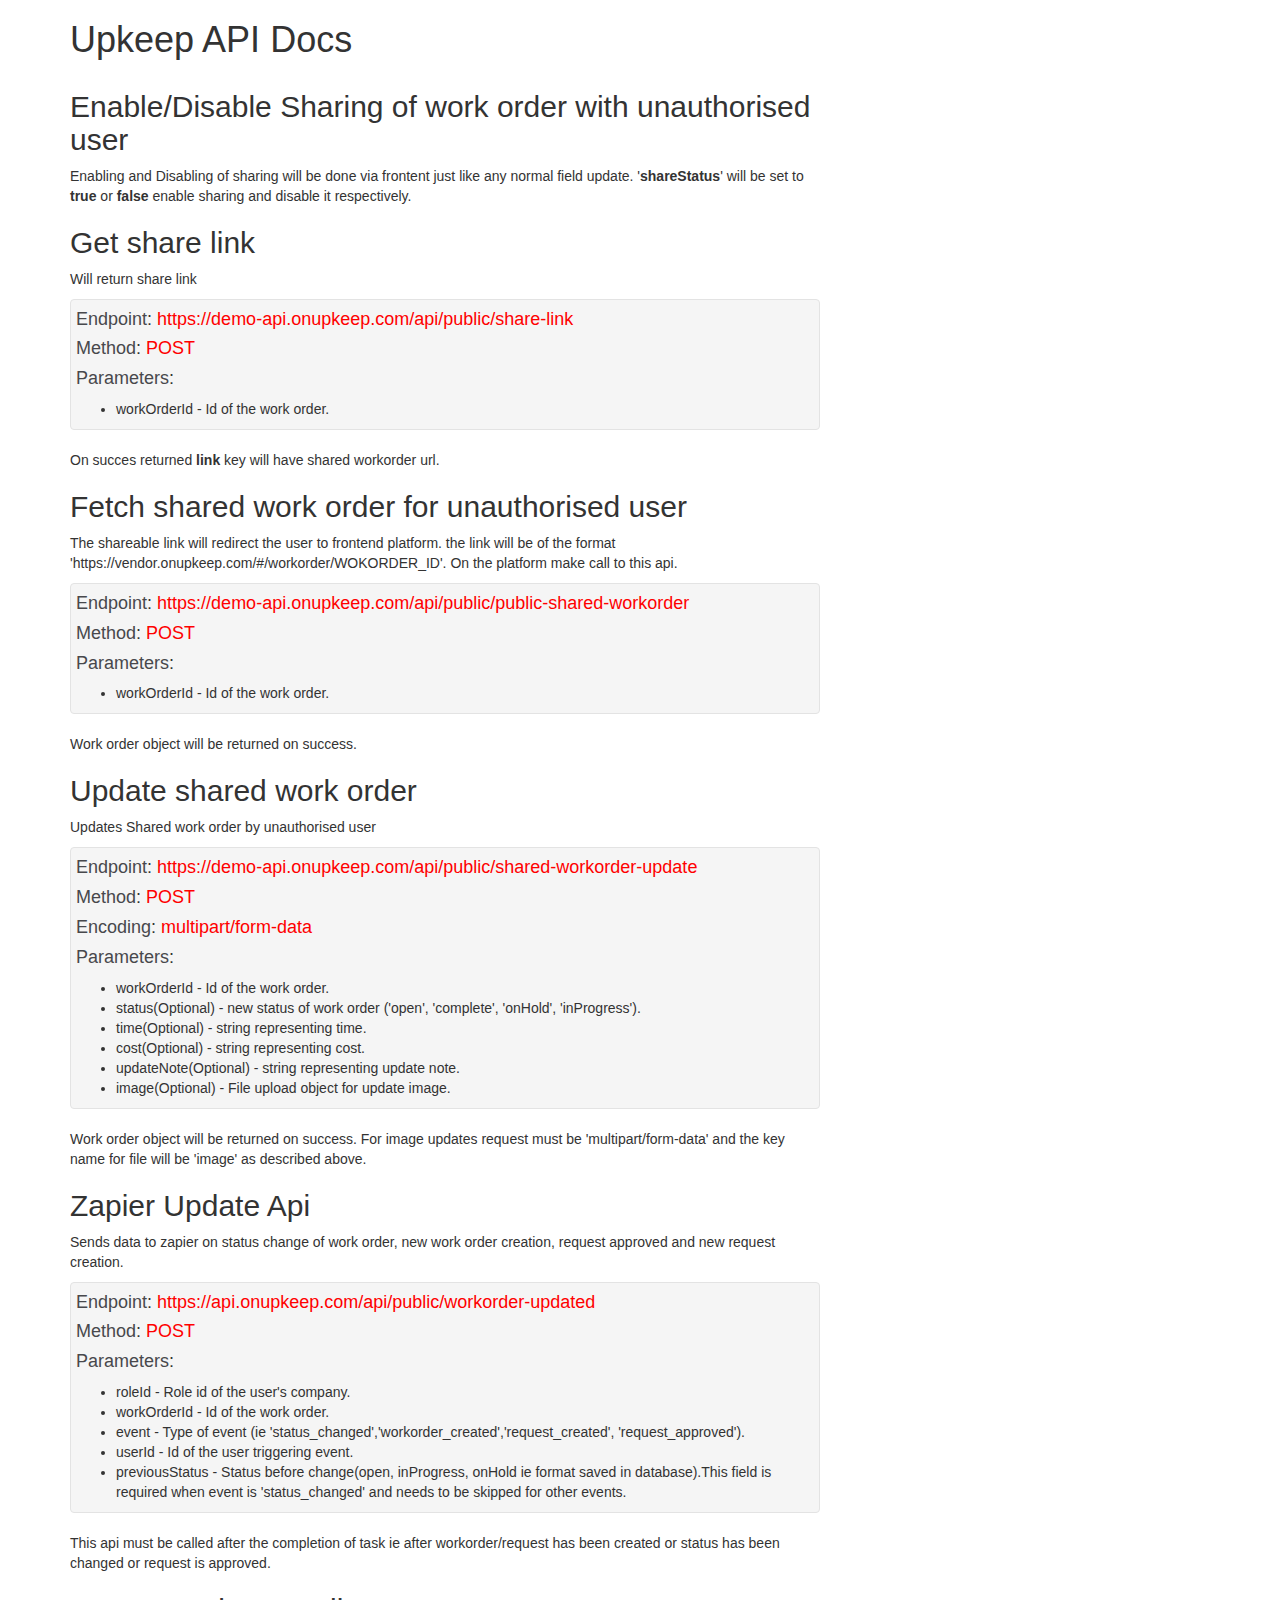
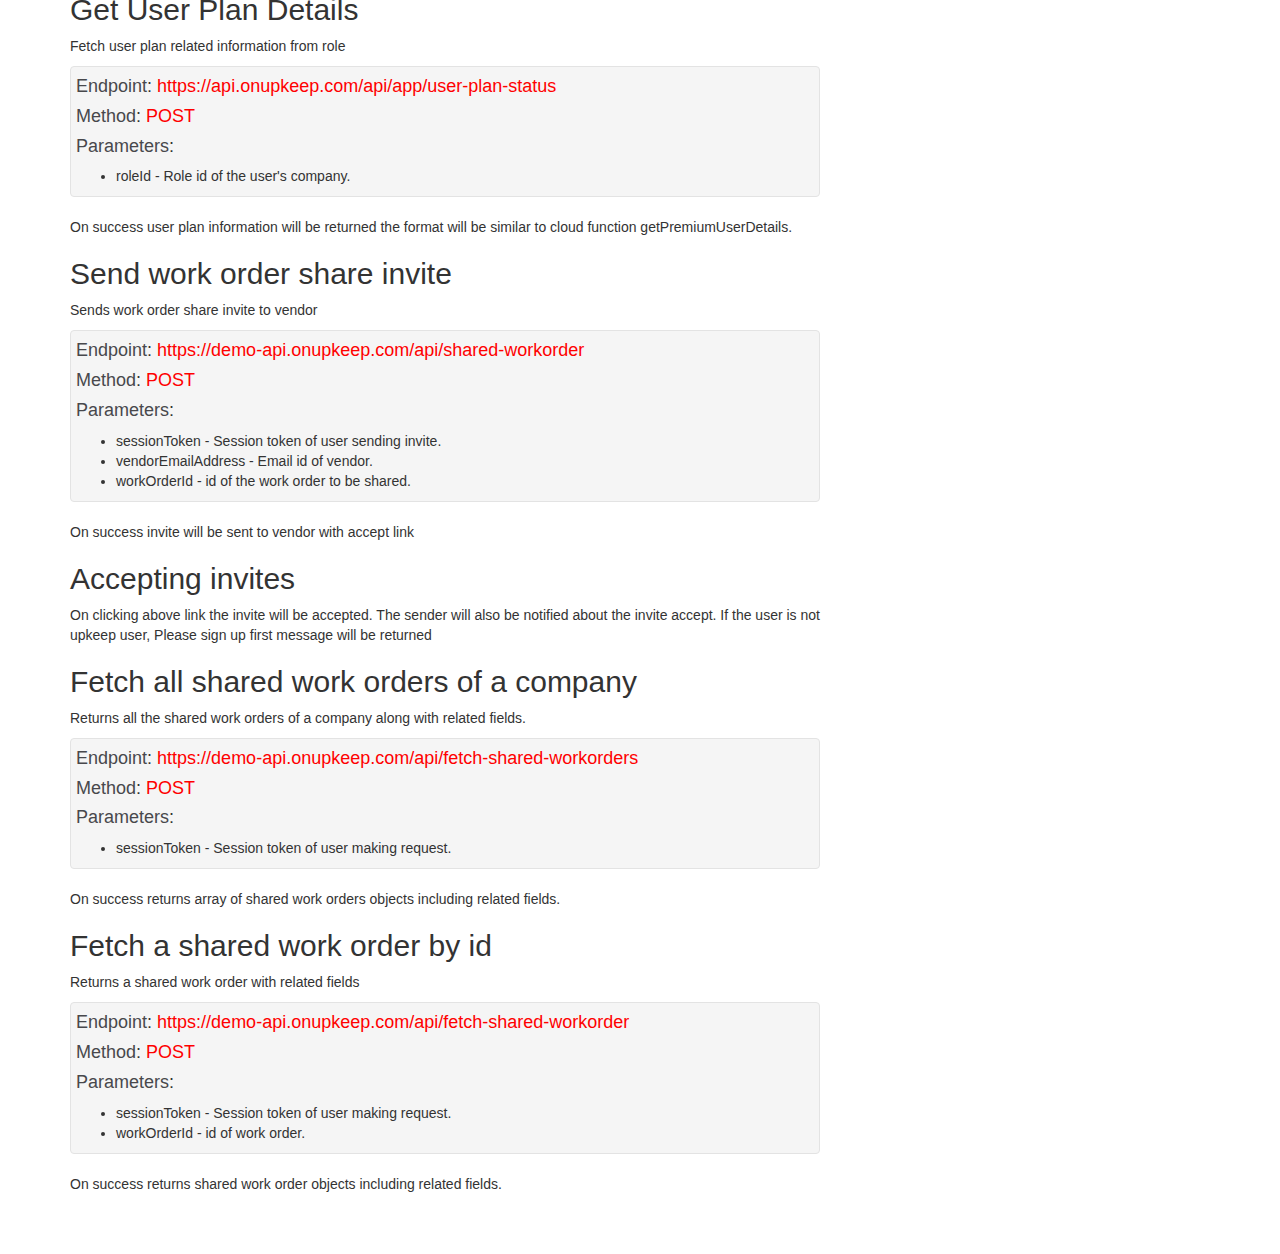
==== index.html @ c7770a1e "text change" ====
<!DOCTYPE html>
<html lang="en">
<head>
    <meta charset="utf-8">
    <meta http-equiv="X-UA-Compatible" content="IE=edge">
    <meta name="viewport" content="width=device-width, initial-scale=1">
    <!-- The above 3 meta tags *must* come first in the head; any other head content must come *after* these tags -->
    <meta name="description" content="">
    <meta name="author" content="">

    <title>Documentation Public APIs</title>

    <!-- Bootstrap core CSS -->
    <link href="https://maxcdn.bootstrapcdn.com/bootstrap/3.3.7/css/bootstrap.min.css" rel="stylesheet">

    <!-- Custom styles for this template -->
    <link href="style.css" rel="stylesheet">


    <!-- HTML5 shim and Respond.js for IE8 support of HTML5 elements and media queries -->
    <!--[if lt IE 9]>
    <script src="https://oss.maxcdn.com/html5shiv/3.7.3/html5shiv.min.js"></script>
    <script src="https://oss.maxcdn.com/respond/1.4.2/respond.min.js"></script>
    <![endif]-->
</head>

<body>

<div class="container">

    <div class="blog-header">
        <h1 class="blog-title">Upkeep API Docs</h1>
    </div>

    <div class="row">

        <div class="col-sm-8 blog-main">

            <div class="blog-post">
                <h2>Enable/Disable Sharing of work order with unauthorised user</h2>
                <p>Enabling and Disabling of sharing will be done via frontent just like any normal field update. '<b>shareStatus</b>' will be set to <b>true</b> or <b>false</b> enable sharing and disable it respectively.</p>
            </div><!-- /.blog-post -->

            <div class="blog-post">
                <h2>Get share link</h2>
                <p>Will return share link</p>
                <div class="highlight">
                    <h4><span class="key">Endpoint</span>: <span class="val">https://demo-api.onupkeep.com/api/public/share-link</span></h4>
                    <h4><span class="key">Method</span>: <span class="val">POST</span></h4>
                    <h4><span class="key">Parameters</span>:</h4>
                    <ul>
                        <li>workOrderId - Id of the work order.</li>
                     </ul>
                </div>
                <p>On succes returned <b>link</b> key will have shared workorder url.</p>
            </div><!-- /.blog-post -->

            <div class="blog-post">
                <h2>Fetch shared work order for unauthorised user</h2>
                <p>The shareable link will redirect the user to frontend platform. the link will be of the format  'https://vendor.onupkeep.com/#/workorder/WOKORDER_ID'. On the platform make call to this api.</p>
                <div class="highlight">
                    <h4><span class="key">Endpoint</span>: <span class="val">https://demo-api.onupkeep.com/api/public/public-shared-workorder</span></h4>
                    <h4><span class="key">Method</span>: <span class="val">POST</span></h4>
                    <h4><span class="key">Parameters</span>:</h4>
                    <ul>
                        <li>workOrderId - Id of the work order.</li>
                   </ul>
                </div>
                <p>Work order object will be returned on success.</p>
            </div><!-- /.blog-post -->

            <div class="blog-post">
                <h2>Update shared work order</h2>
                <p>Updates Shared work order by unauthorised user</p>
                <div class="highlight">
                    <h4><span class="key">Endpoint</span>: <span class="val">https://demo-api.onupkeep.com/api/public/shared-workorder-update</span></h4>
                    <h4><span class="key">Method</span>: <span class="val">POST</span></h4>
                    <h4><span class="key">Encoding</span>: <span class="val">multipart/form-data</span></h4>
                    <h4><span class="key">Parameters</span>:</h4>
                    <ul>
                        <li>workOrderId - Id of the work order.</li>
                        <li>status(Optional) - new status of work order ('open', 'complete', 'onHold', 'inProgress').</li>
                        <li>time(Optional) - string representing time.</li>
                        <li>cost(Optional) - string representing cost.</li>
                        <li>updateNote(Optional) - string representing update note.</li>
                        <li>image(Optional) - File upload object for update image.</li>
                    </ul>
                </div>
                <p>Work order object will be returned on success. For image updates request must be 'multipart/form-data' and the key name for file will be 'image' as described above.</p>
            </div><!-- /.blog-post -->

            <div class="blog-post">
                <h2>Zapier Update Api</h2>
                <p>Sends data to zapier on status change of work order, new work order creation, request approved and new request creation.</p>
                <div class="highlight">
                    <h4><span class="key">Endpoint</span>: <span class="val">https://api.onupkeep.com/api/public/workorder-updated</span></h4>
                    <h4><span class="key">Method</span>: <span class="val">POST</span></h4>
                    <h4><span class="key">Parameters</span>:</h4>
                    <ul>
                        <li>roleId - Role id of the user's company.</li>
                        <li>workOrderId - Id of the work order.</li>
                        <li>event - Type of event (ie 'status_changed','workorder_created','request_created', 'request_approved').</li>
                        <li>userId - Id of the user triggering event.</li>
                        <li>previousStatus - Status before change(open, inProgress, onHold ie format saved in database).This field is required when event is 'status_changed' and needs to be skipped for other events.</li>
                    </ul>
                </div>
                <p>This api must be called after the completion of task ie after workorder/request has been created or status has been changed or request is approved.</p>
            </div><!-- /.blog-post -->

            <div class="blog-post">
                <h2>Get User Plan Details</h2>
                <p>Fetch user plan related information from role</p>
                <div class="highlight">
                    <h4><span class="key">Endpoint</span>: <span class="val">https://api.onupkeep.com/api/app/user-plan-status</span></h4>
                    <h4><span class="key">Method</span>: <span class="val">POST</span></h4>
                    <h4><span class="key">Parameters</span>:</h4>
                    <ul>
                        <li>roleId - Role id of the user's company.</li>
                    </ul>
                </div>
                <p>On success user plan information will be returned the format will be similar to cloud function getPremiumUserDetails.</p>
            </div><!-- /.blog-post -->

            <!--<div class="blog-post">-->
                <!--<h2>Send Share Invites</h2>-->
                <!--<p>Send invite to vendor to accept sharing</p>-->
                <!--<div class="highlight">-->
                    <!--<h4><span class="key">Endpoint</span>: <span class="val">https://demo-api.onupkeep.com/api/share-invites</span></h4>-->
                    <!--<h4><span class="key">Method</span>: <span class="val">POST</span></h4>-->
                    <!--<h4><span class="key">Parameters</span>:</h4>-->
                    <!--<ul>-->
                        <!--<li>sessionToken  - Session token of user sending invite.</li>-->
                        <!--<li>vendorEmailAddress  - Email id of vendor.</li>-->
                    <!--</ul>-->
                <!--</div>-->
                <!--<p>On success invite mail will be sent to the user having accept link https://demo-api.onupkeep.com/api/invite-response?user=XXXXX&company=XXXX&accept=1 if vendor is not upkeep user message will have please sign up first also. Share deny functionality is also there but will be implemented with ui</p>-->
            <!--</div>-->
            <!--<div class="blog-post">-->
                <!--<h2>Vendor list</h2>-->
                <!--<p>Returns vendor list for who have accepted request.</p>-->
                <!--<div class="highlight">-->
                    <!--<h4><span class="key">Endpoint</span>: <span class="val">https://demo-api.onupkeep.com/api/vendors</span></h4>-->
                    <!--<h4><span class="key">Method</span>: <span class="val">POST</span></h4>-->
                    <!--<h4><span class="key">Parameters</span>:</h4>-->
                    <!--<ul>-->
                        <!--<li>sessionToken  - Session token of user sending invite.</li>-->
                    <!--</ul>-->
                <!--</div>-->
                <!--<p>On success  array of email addresses of venders who have accepted invite will be returned.</p>-->
            <!--</div>-->

            <div class="blog-post">
                <h2>Send work order share invite</h2>
                <p>Sends work order share invite to vendor</p>
                <div class="highlight">
                    <h4><span class="key">Endpoint</span>: <span class="val">https://demo-api.onupkeep.com/api/shared-workorder</span></h4>
                    <h4><span class="key">Method</span>: <span class="val">POST</span></h4>
                    <h4><span class="key">Parameters</span>:</h4>
                    <ul>
                        <li>sessionToken  - Session token of user sending invite.</li>
                        <li>vendorEmailAddress  - Email id of vendor.</li>
                        <li>workOrderId - id of the work order to be shared.</li>
                    </ul>
                </div>
                <p>On success invite will be sent to vendor with accept link</p>
            </div><!-- /.blog-post -->

            <div class="blog-post">
                <h2>Accepting invites</h2>
                <p>On clicking above link the invite will be accepted. The sender will also be notified about the invite accept. If the user is not upkeep user, Please sign up first message will be returned</p>
            </div>

            <div class="blog-post">
                <h2>Fetch all shared work orders of a company</h2>
                <p>Returns all the shared work orders of a company along with related fields.</p>
                <div class="highlight">
                    <h4><span class="key">Endpoint</span>: <span class="val">https://demo-api.onupkeep.com/api/fetch-shared-workorders</span></h4>
                    <h4><span class="key">Method</span>: <span class="val">POST</span></h4>
                    <h4><span class="key">Parameters</span>:</h4>
                    <ul>
                        <li>sessionToken  - Session token of user making request.</li>
                    </ul>
                </div>
                <p>On success returns array of shared work orders objects including related fields.</p>
            </div><!-- /.blog-post -->

            <div class="blog-post">
                <h2>Fetch a shared work order by id</h2>
                <p>Returns a shared work order with related fields</p>
                <div class="highlight">
                    <h4><span class="key">Endpoint</span>: <span class="val">https://demo-api.onupkeep.com/api/fetch-shared-workorder</span></h4>
                    <h4><span class="key">Method</span>: <span class="val">POST</span></h4>
                    <h4><span class="key">Parameters</span>:</h4>
                    <ul>
                        <li>sessionToken  - Session token of user making request.</li>
                        <li>workOrderId - id of work order.</li>
                    </ul>
                </div>
                <p>On success returns shared work order objects including related fields.</p>
            </div><!-- /.blog-post -->

        </div><!-- /.blog-main -->

    </div><!-- /.row -->

</div><!-- /.container -->
<div class="footer">

</div>


<!-- Bootstrap core JavaScript
================================================== -->
<!-- Placed at the end of the document so the pages load faster -->
<script src="https://ajax.googleapis.com/ajax/libs/jquery/1.12.4/jquery.min.js"></script>
<script>window.jQuery || document.write('<script src="http://code.jquery.com/ui/1.12.1/jquery-ui.min.js"><\/script>')</script>
<script src="https://maxcdn.bootstrapcdn.com/bootstrap/3.3.7/js/bootstrap.min.js"></script>
</body>
</html>
---- style.css ----
.highlight{
    margin-bottom: 20px;
    background-color: #f5f5f5;
    border: 1px solid #e3e3e3;
    border-radius: 4px;
    padding-left: 5px;
}

.key{
    color: #48484c
}

.val{
    color: red;
}

.footer{
    margin-bottom: 50px;
}
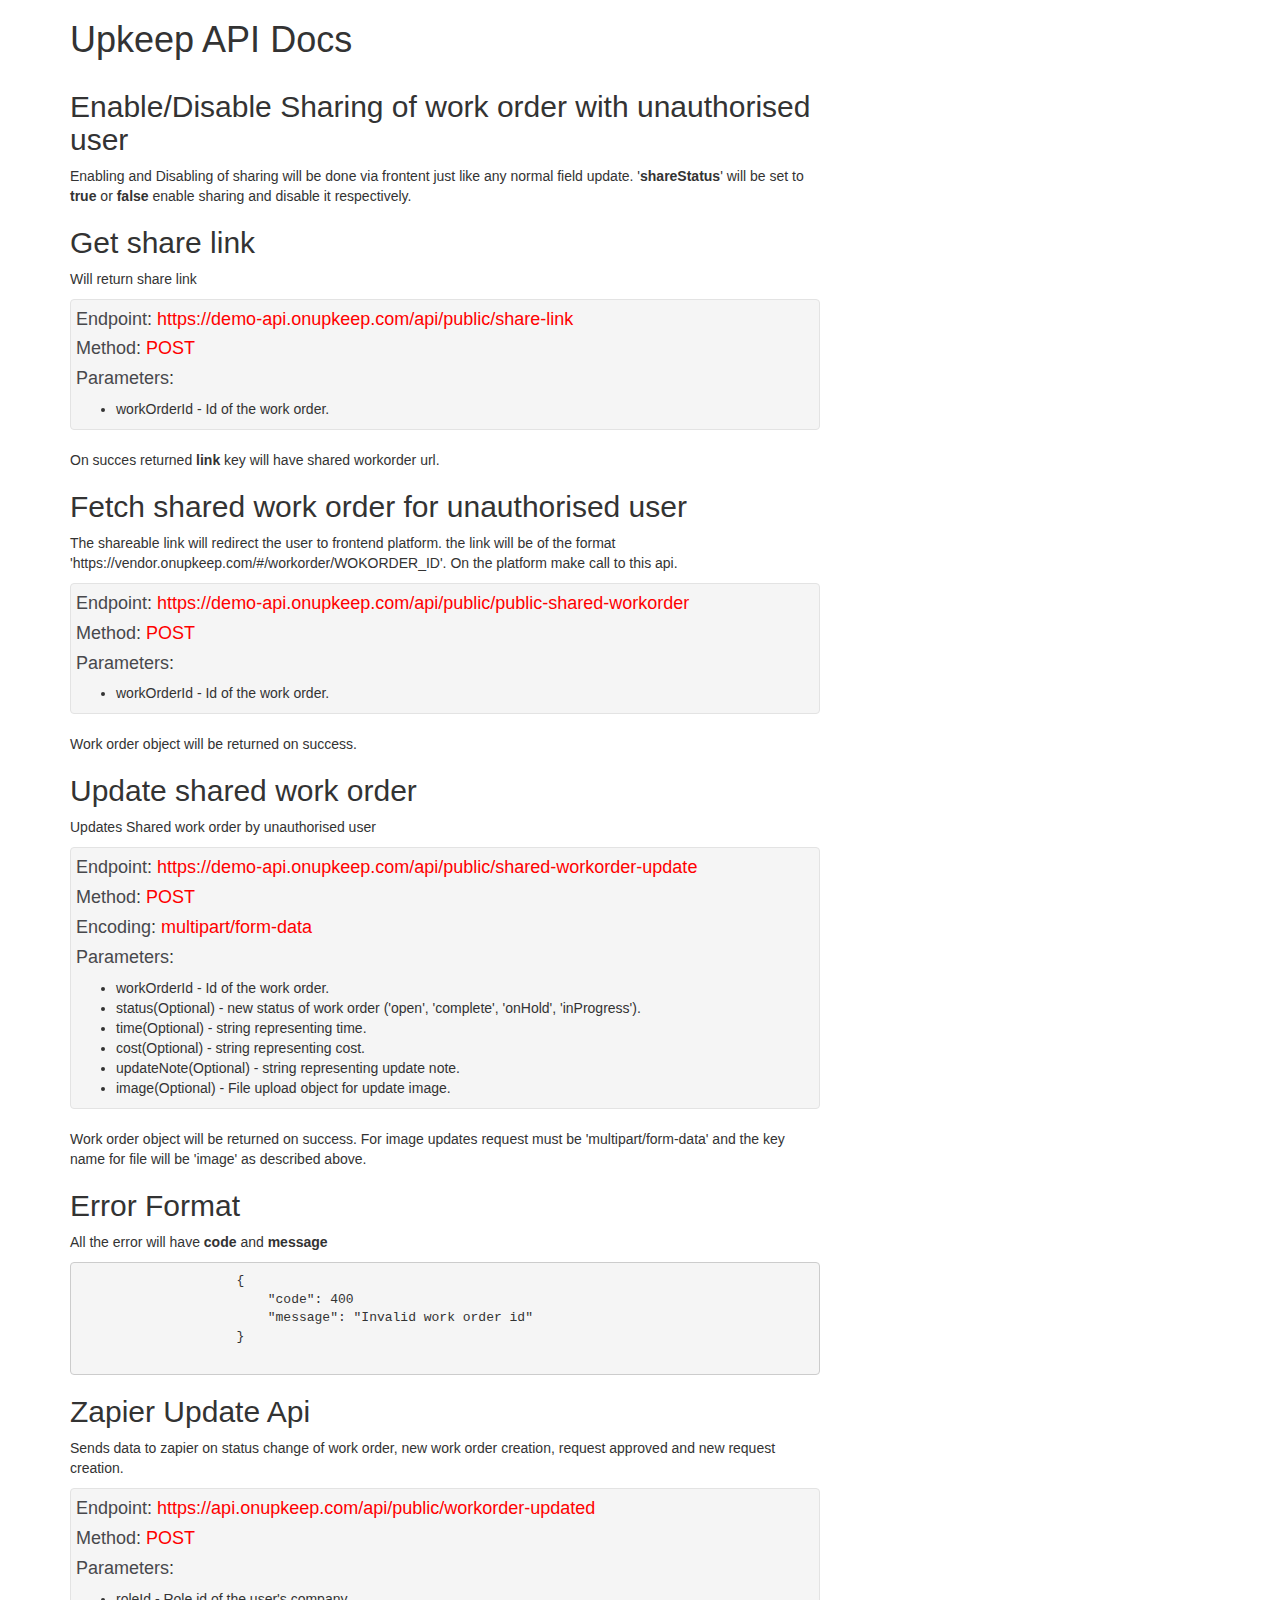
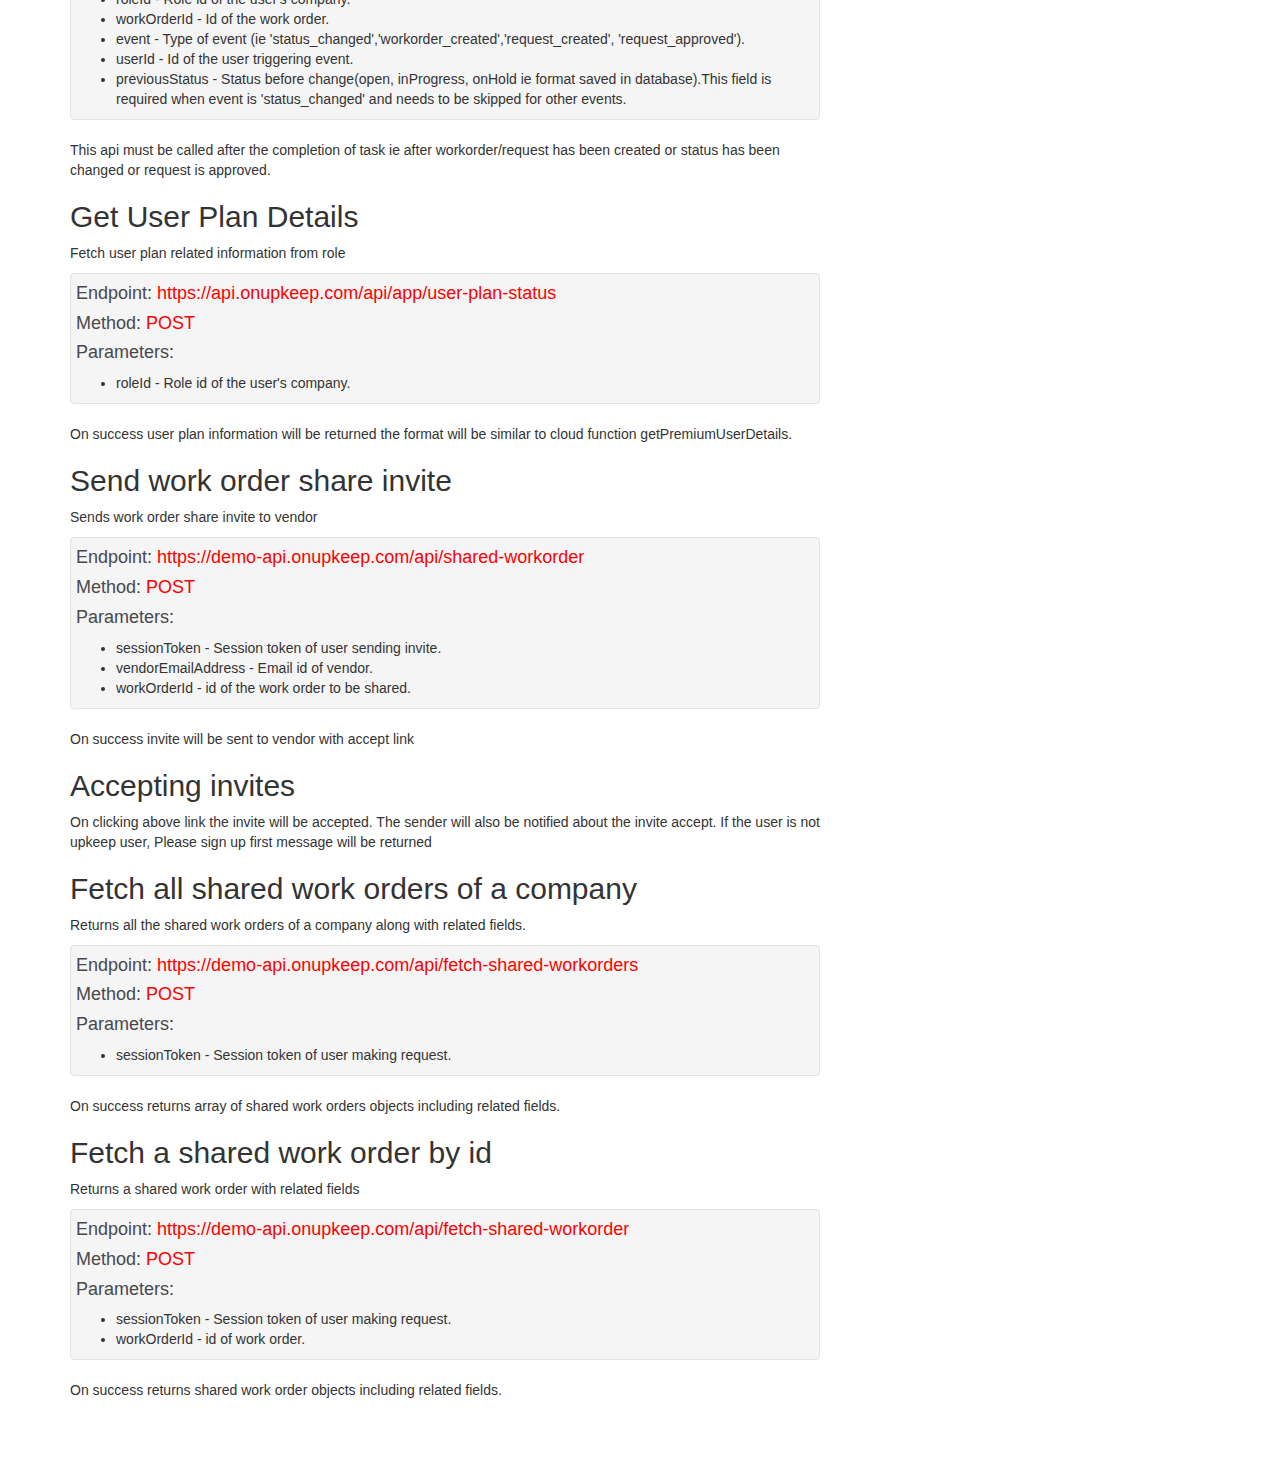
==== commit 45533100: "error message" ====
--- a/index.html
+++ b/index.html
@@ -88,6 +88,16 @@
                     </ul>
                 </div>
                 <p>Work order object will be returned on success. For image updates request must be 'multipart/form-data' and the key name for file will be 'image' as described above.</p>
+            </div><!-- /.blog-post -->
+            <div class="blog-post">
+                <h2>Error Format</h2>
+                <p>All the error will have <b>code</b> and <b>message</b></p>
+                <pre>
+                    {
+                        "code": 400
+                        "message": "Invalid work order id"
+                    }
+                </pre>
             </div><!-- /.blog-post -->
 
             <div class="blog-post">
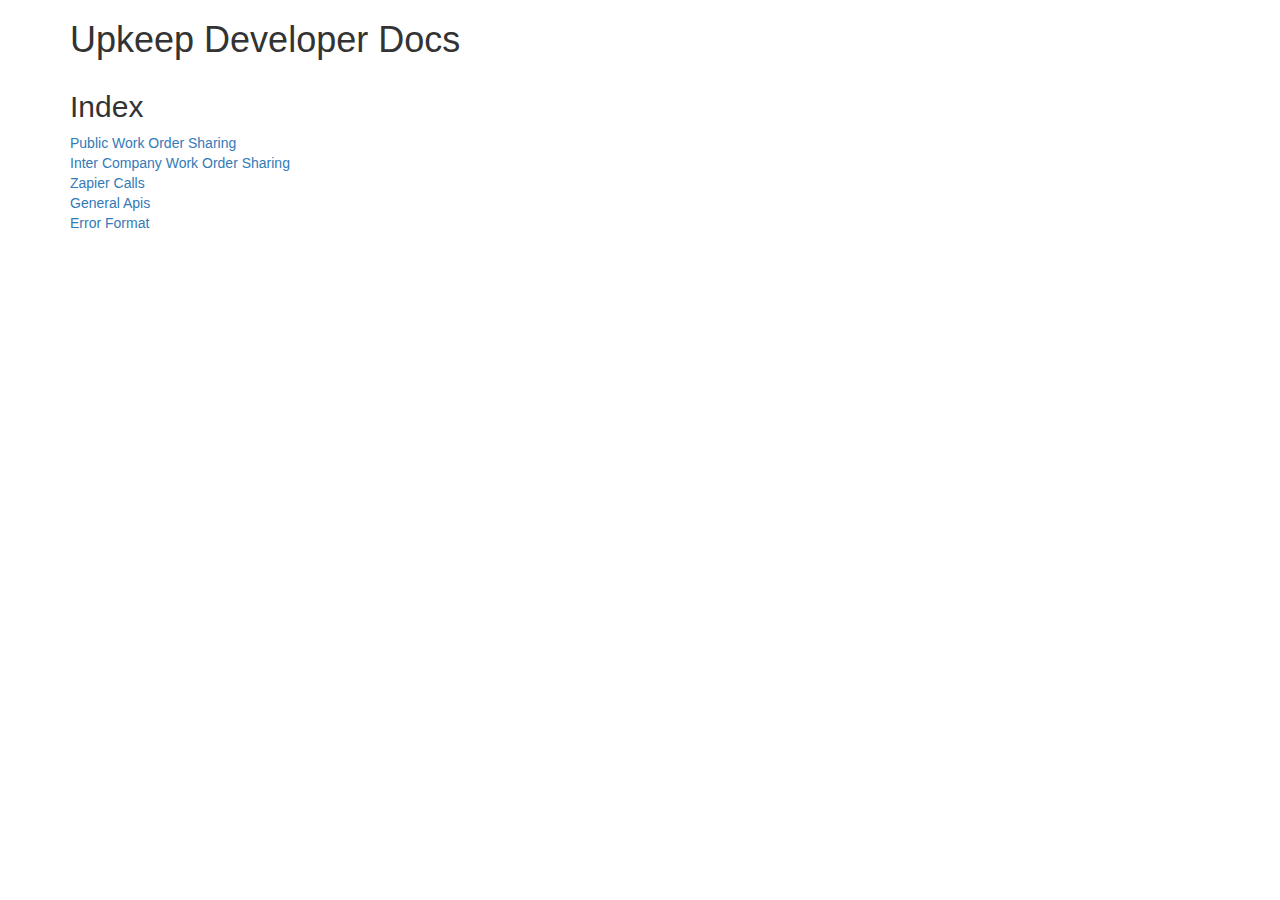
==== commit e56efcea: "text" ====
--- a/index.html
+++ b/index.html
@@ -30,7 +30,7 @@
 <div class="container">
 
     <div class="blog-header">
-        <h1 class="blog-title">Upkeep API Docs</h1>
+        <h1 class="blog-title">Upkeep Developer Docs</h1>
     </div>
 
     <div class="row">
@@ -38,178 +38,13 @@
         <div class="col-sm-8 blog-main">
 
             <div class="blog-post">
-                <h2>Enable/Disable Sharing of work order with unauthorised user</h2>
-                <p>Enabling and Disabling of sharing will be done via frontent just like any normal field update. '<b>shareStatus</b>' will be set to <b>true</b> or <b>false</b> enable sharing and disable it respectively.</p>
+                <h2>Index</h2>
+                <a href="public-sharing.html">Public Work Order Sharing</a><br>
+                <a href="inter-company.html">Inter Company Work Order Sharing</a><br>
+                <a href="zapier.html">Zapier Calls</a><br>
+                <a href="general-util.html">General Apis</a><br>
+                <a href="err-format.html">Error Format</a><br>
             </div><!-- /.blog-post -->
-
-            <div class="blog-post">
-                <h2>Get share link</h2>
-                <p>Will return share link</p>
-                <div class="highlight">
-                    <h4><span class="key">Endpoint</span>: <span class="val">https://demo-api.onupkeep.com/api/public/share-link</span></h4>
-                    <h4><span class="key">Method</span>: <span class="val">POST</span></h4>
-                    <h4><span class="key">Parameters</span>:</h4>
-                    <ul>
-                        <li>workOrderId - Id of the work order.</li>
-                     </ul>
-                </div>
-                <p>On succes returned <b>link</b> key will have shared workorder url.</p>
-            </div><!-- /.blog-post -->
-
-            <div class="blog-post">
-                <h2>Fetch shared work order for unauthorised user</h2>
-                <p>The shareable link will redirect the user to frontend platform. the link will be of the format  'https://vendor.onupkeep.com/#/workorder/WOKORDER_ID'. On the platform make call to this api.</p>
-                <div class="highlight">
-                    <h4><span class="key">Endpoint</span>: <span class="val">https://demo-api.onupkeep.com/api/public/public-shared-workorder</span></h4>
-                    <h4><span class="key">Method</span>: <span class="val">POST</span></h4>
-                    <h4><span class="key">Parameters</span>:</h4>
-                    <ul>
-                        <li>workOrderId - Id of the work order.</li>
-                   </ul>
-                </div>
-                <p>Work order object will be returned on success.</p>
-            </div><!-- /.blog-post -->
-
-            <div class="blog-post">
-                <h2>Update shared work order</h2>
-                <p>Updates Shared work order by unauthorised user</p>
-                <div class="highlight">
-                    <h4><span class="key">Endpoint</span>: <span class="val">https://demo-api.onupkeep.com/api/public/shared-workorder-update</span></h4>
-                    <h4><span class="key">Method</span>: <span class="val">POST</span></h4>
-                    <h4><span class="key">Encoding</span>: <span class="val">multipart/form-data</span></h4>
-                    <h4><span class="key">Parameters</span>:</h4>
-                    <ul>
-                        <li>workOrderId - Id of the work order.</li>
-                        <li>status(Optional) - new status of work order ('open', 'complete', 'onHold', 'inProgress').</li>
-                        <li>time(Optional) - string representing time.</li>
-                        <li>cost(Optional) - string representing cost.</li>
-                        <li>updateNote(Optional) - string representing update note.</li>
-                        <li>image(Optional) - File upload object for update image.</li>
-                    </ul>
-                </div>
-                <p>Work order object will be returned on success. For image updates request must be 'multipart/form-data' and the key name for file will be 'image' as described above.</p>
-            </div><!-- /.blog-post -->
-            <div class="blog-post">
-                <h2>Error Format</h2>
-                <p>All the error will have <b>code</b> and <b>message</b></p>
-                <pre>
-                    {
-                        "code": 400
-                        "message": "Invalid work order id"
-                    }
-                </pre>
-            </div><!-- /.blog-post -->
-
-            <div class="blog-post">
-                <h2>Zapier Update Api</h2>
-                <p>Sends data to zapier on status change of work order, new work order creation, request approved and new request creation.</p>
-                <div class="highlight">
-                    <h4><span class="key">Endpoint</span>: <span class="val">https://api.onupkeep.com/api/public/workorder-updated</span></h4>
-                    <h4><span class="key">Method</span>: <span class="val">POST</span></h4>
-                    <h4><span class="key">Parameters</span>:</h4>
-                    <ul>
-                        <li>roleId - Role id of the user's company.</li>
-                        <li>workOrderId - Id of the work order.</li>
-                        <li>event - Type of event (ie 'status_changed','workorder_created','request_created', 'request_approved').</li>
-                        <li>userId - Id of the user triggering event.</li>
-                        <li>previousStatus - Status before change(open, inProgress, onHold ie format saved in database).This field is required when event is 'status_changed' and needs to be skipped for other events.</li>
-                    </ul>
-                </div>
-                <p>This api must be called after the completion of task ie after workorder/request has been created or status has been changed or request is approved.</p>
-            </div><!-- /.blog-post -->
-
-            <div class="blog-post">
-                <h2>Get User Plan Details</h2>
-                <p>Fetch user plan related information from role</p>
-                <div class="highlight">
-                    <h4><span class="key">Endpoint</span>: <span class="val">https://api.onupkeep.com/api/app/user-plan-status</span></h4>
-                    <h4><span class="key">Method</span>: <span class="val">POST</span></h4>
-                    <h4><span class="key">Parameters</span>:</h4>
-                    <ul>
-                        <li>roleId - Role id of the user's company.</li>
-                    </ul>
-                </div>
-                <p>On success user plan information will be returned the format will be similar to cloud function getPremiumUserDetails.</p>
-            </div><!-- /.blog-post -->
-
-            <!--<div class="blog-post">-->
-                <!--<h2>Send Share Invites</h2>-->
-                <!--<p>Send invite to vendor to accept sharing</p>-->
-                <!--<div class="highlight">-->
-                    <!--<h4><span class="key">Endpoint</span>: <span class="val">https://demo-api.onupkeep.com/api/share-invites</span></h4>-->
-                    <!--<h4><span class="key">Method</span>: <span class="val">POST</span></h4>-->
-                    <!--<h4><span class="key">Parameters</span>:</h4>-->
-                    <!--<ul>-->
-                        <!--<li>sessionToken  - Session token of user sending invite.</li>-->
-                        <!--<li>vendorEmailAddress  - Email id of vendor.</li>-->
-                    <!--</ul>-->
-                <!--</div>-->
-                <!--<p>On success invite mail will be sent to the user having accept link https://demo-api.onupkeep.com/api/invite-response?user=XXXXX&company=XXXX&accept=1 if vendor is not upkeep user message will have please sign up first also. Share deny functionality is also there but will be implemented with ui</p>-->
-            <!--</div>-->
-            <!--<div class="blog-post">-->
-                <!--<h2>Vendor list</h2>-->
-                <!--<p>Returns vendor list for who have accepted request.</p>-->
-                <!--<div class="highlight">-->
-                    <!--<h4><span class="key">Endpoint</span>: <span class="val">https://demo-api.onupkeep.com/api/vendors</span></h4>-->
-                    <!--<h4><span class="key">Method</span>: <span class="val">POST</span></h4>-->
-                    <!--<h4><span class="key">Parameters</span>:</h4>-->
-                    <!--<ul>-->
-                        <!--<li>sessionToken  - Session token of user sending invite.</li>-->
-                    <!--</ul>-->
-                <!--</div>-->
-                <!--<p>On success  array of email addresses of venders who have accepted invite will be returned.</p>-->
-            <!--</div>-->
-
-            <div class="blog-post">
-                <h2>Send work order share invite</h2>
-                <p>Sends work order share invite to vendor</p>
-                <div class="highlight">
-                    <h4><span class="key">Endpoint</span>: <span class="val">https://demo-api.onupkeep.com/api/shared-workorder</span></h4>
-                    <h4><span class="key">Method</span>: <span class="val">POST</span></h4>
-                    <h4><span class="key">Parameters</span>:</h4>
-                    <ul>
-                        <li>sessionToken  - Session token of user sending invite.</li>
-                        <li>vendorEmailAddress  - Email id of vendor.</li>
-                        <li>workOrderId - id of the work order to be shared.</li>
-                    </ul>
-                </div>
-                <p>On success invite will be sent to vendor with accept link</p>
-            </div><!-- /.blog-post -->
-
-            <div class="blog-post">
-                <h2>Accepting invites</h2>
-                <p>On clicking above link the invite will be accepted. The sender will also be notified about the invite accept. If the user is not upkeep user, Please sign up first message will be returned</p>
-            </div>
-
-            <div class="blog-post">
-                <h2>Fetch all shared work orders of a company</h2>
-                <p>Returns all the shared work orders of a company along with related fields.</p>
-                <div class="highlight">
-                    <h4><span class="key">Endpoint</span>: <span class="val">https://demo-api.onupkeep.com/api/fetch-shared-workorders</span></h4>
-                    <h4><span class="key">Method</span>: <span class="val">POST</span></h4>
-                    <h4><span class="key">Parameters</span>:</h4>
-                    <ul>
-                        <li>sessionToken  - Session token of user making request.</li>
-                    </ul>
-                </div>
-                <p>On success returns array of shared work orders objects including related fields.</p>
-            </div><!-- /.blog-post -->
-
-            <div class="blog-post">
-                <h2>Fetch a shared work order by id</h2>
-                <p>Returns a shared work order with related fields</p>
-                <div class="highlight">
-                    <h4><span class="key">Endpoint</span>: <span class="val">https://demo-api.onupkeep.com/api/fetch-shared-workorder</span></h4>
-                    <h4><span class="key">Method</span>: <span class="val">POST</span></h4>
-                    <h4><span class="key">Parameters</span>:</h4>
-                    <ul>
-                        <li>sessionToken  - Session token of user making request.</li>
-                        <li>workOrderId - id of work order.</li>
-                    </ul>
-                </div>
-                <p>On success returns shared work order objects including related fields.</p>
-            </div><!-- /.blog-post -->
-
         </div><!-- /.blog-main -->
 
     </div><!-- /.row -->
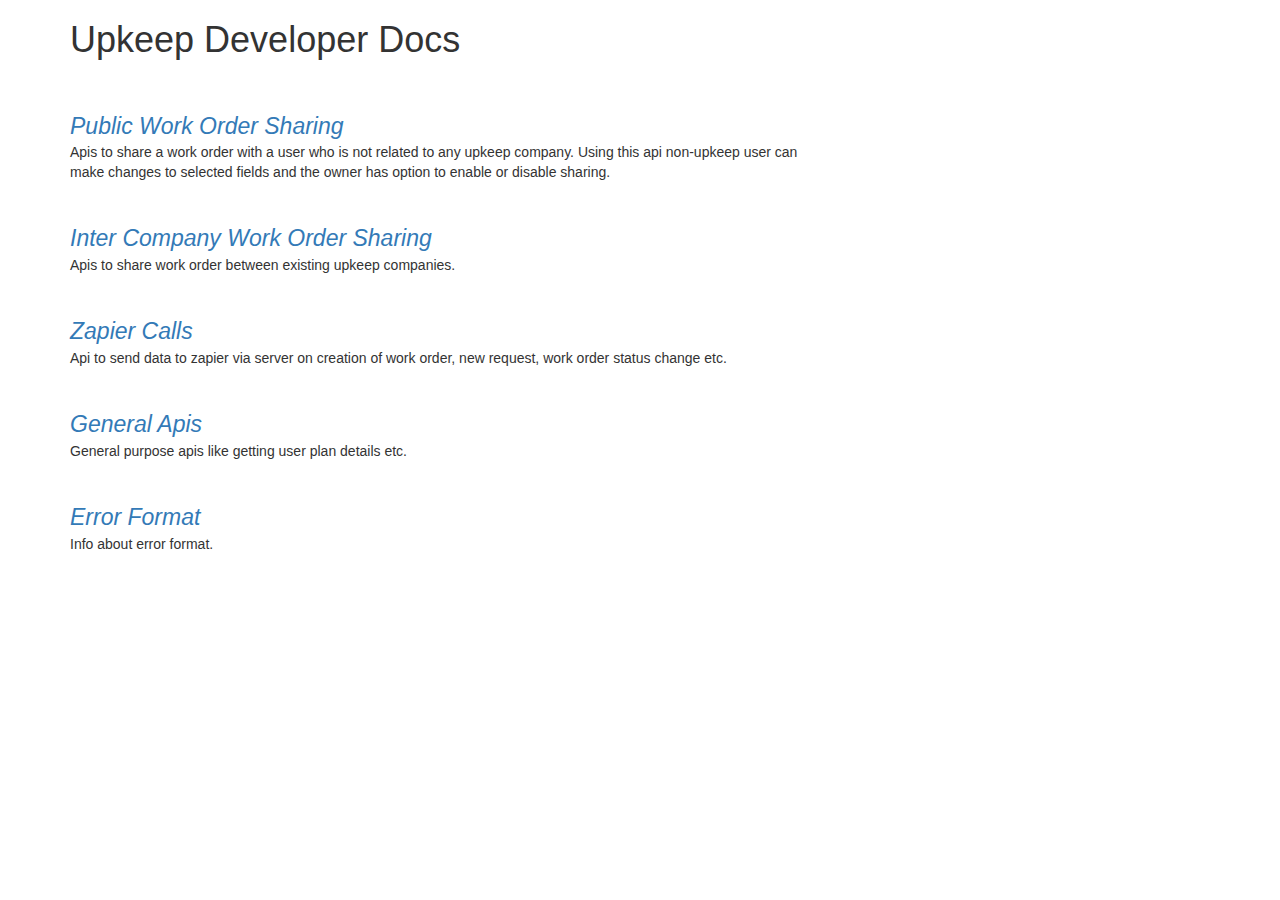
==== commit 5c53bafc: "description" ====
--- a/index.html
+++ b/index.html
@@ -38,12 +38,36 @@
         <div class="col-sm-8 blog-main">
 
             <div class="blog-post">
-                <h2>Index</h2>
-                <a href="public-sharing.html">Public Work Order Sharing</a><br>
-                <a href="inter-company.html">Inter Company Work Order Sharing</a><br>
-                <a href="zapier.html">Zapier Calls</a><br>
-                <a href="general-util.html">General Apis</a><br>
-                <a href="err-format.html">Error Format</a><br>
+                <div class="idx">
+                    <div class="idx-head"><a href="public-sharing.html"><i>Public Work Order Sharing</i></a><br></div>
+                    <div class="idx-body">
+                        <p>Apis to share a work order with a user who is not related to any upkeep company. Using this api non-upkeep user can make changes to selected fields and the owner has option to enable or disable sharing.</p>
+                    </div>
+                </div>
+                <div class="idx">
+                    <div class="idx-head"><a href="inter-company.html"><i>Inter Company Work Order Sharing</i></a><br></div>
+                    <div class="idx-body">
+                        <p>Apis to share work order between existing upkeep companies.</p>
+                    </div>
+                </div>
+                <div class="idx">
+                    <div class="idx-head"><a href="zapier.html"><i>Zapier Calls</i></a><br></div>
+                    <div class="idx-body">
+                        <p>Api to send data to zapier via server on creation of work order, new request, work order status change etc.</p>
+                    </div>
+                </div>
+                <div class="idx">
+                    <div class="idx-head"><a href="general-util.html"><i>General Apis</i></a><br></div>
+                    <div class="idx-body">
+                        <p>General purpose apis like getting user plan details etc.</p>
+                    </div>
+                </div>
+                <div class="idx">
+                    <div class="idx-head"><a href="err-format.html"><i>Error Format</i></a><br></div>
+                    <div class="idx-body">
+                        <p>Info about error format.</p>
+                    </div>
+                </div>
             </div><!-- /.blog-post -->
         </div><!-- /.blog-main -->
 
--- a/style.css
+++ b/style.css
@@ -16,4 +16,16 @@
 
 .footer{
     margin-bottom: 50px;
+}
+
+.idx {
+    margin-top: 40px;
+}
+
+.idx-head {
+    font-size: 23px;
+}
+
+.idx-body{
+
 }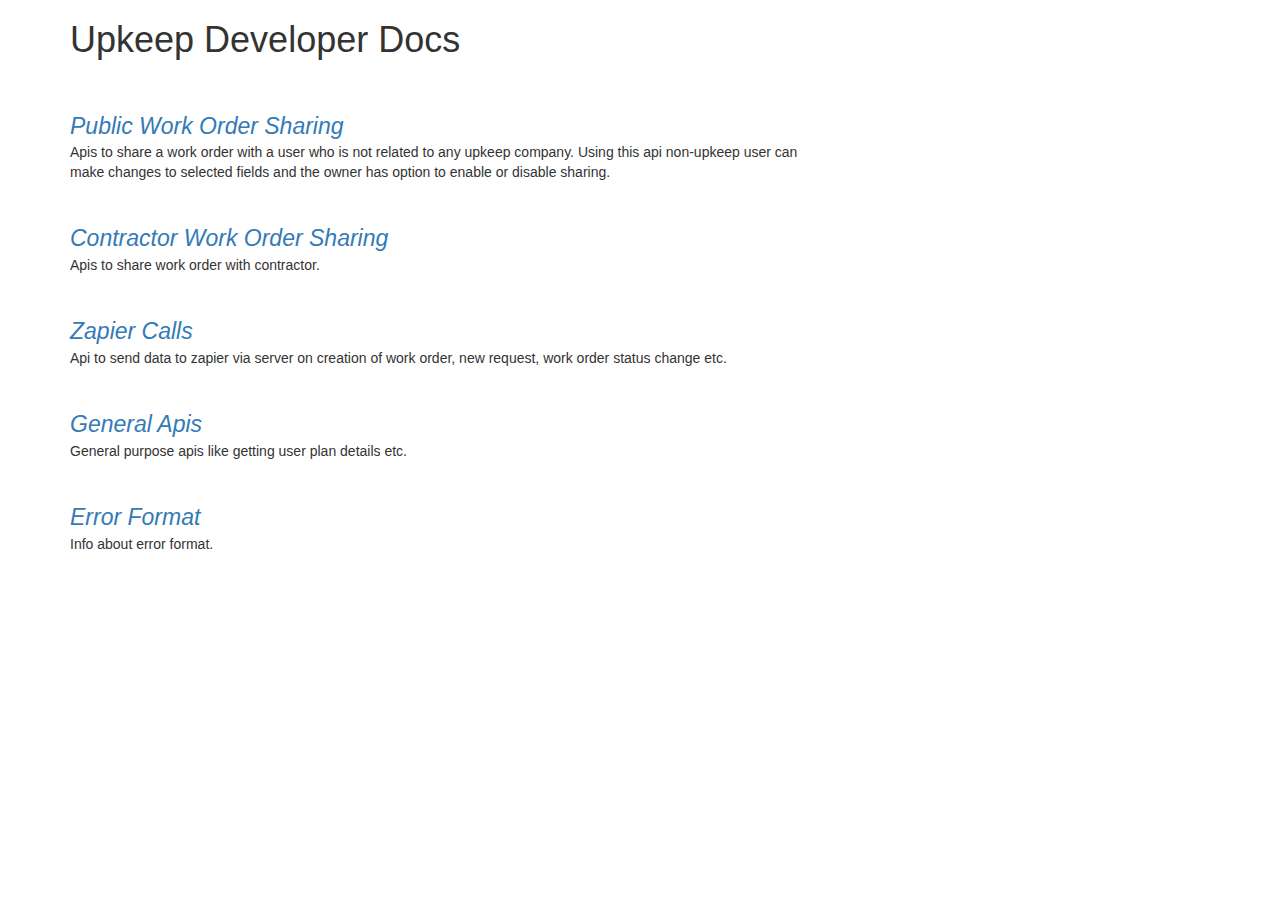
==== commit d3f68192: "contractor" ====
--- a/index.html
+++ b/index.html
@@ -45,9 +45,9 @@
                     </div>
                 </div>
                 <div class="idx">
-                    <div class="idx-head"><a href="inter-company.html"><i>Inter Company Work Order Sharing</i></a><br></div>
+                    <div class="idx-head"><a href="contractor.html"><i>Contractor Work Order Sharing</i></a><br></div>
                     <div class="idx-body">
-                        <p>Apis to share work order between existing upkeep companies.</p>
+                        <p>Apis to share work order with contractor.</p>
                     </div>
                 </div>
                 <div class="idx">
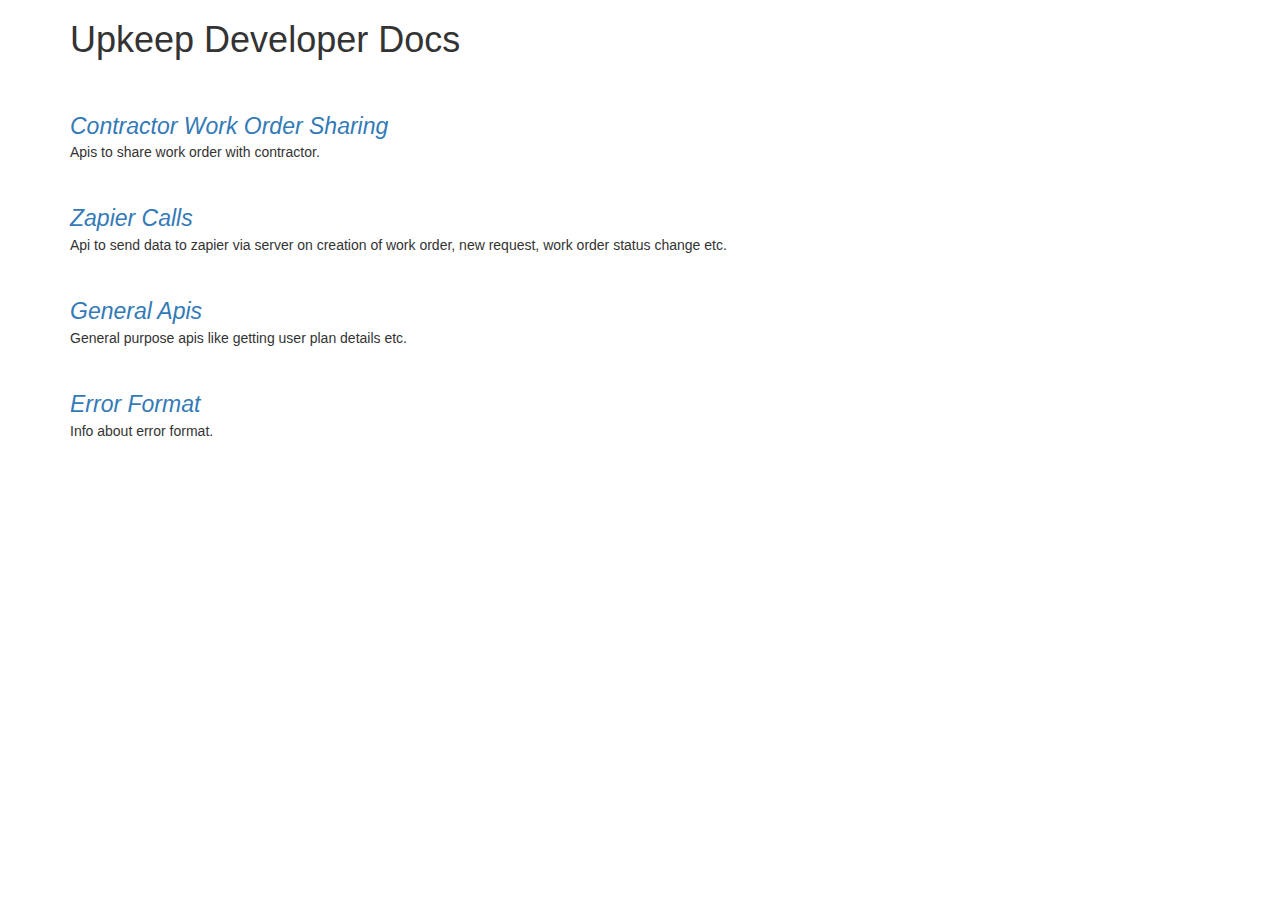
==== commit 13ddce6e: "contractor apis" ====
--- a/index.html
+++ b/index.html
@@ -38,12 +38,6 @@
         <div class="col-sm-8 blog-main">
 
             <div class="blog-post">
-                <div class="idx">
-                    <div class="idx-head"><a href="public-sharing.html"><i>Public Work Order Sharing</i></a><br></div>
-                    <div class="idx-body">
-                        <p>Apis to share a work order with a user who is not related to any upkeep company. Using this api non-upkeep user can make changes to selected fields and the owner has option to enable or disable sharing.</p>
-                    </div>
-                </div>
                 <div class="idx">
                     <div class="idx-head"><a href="contractor.html"><i>Contractor Work Order Sharing</i></a><br></div>
                     <div class="idx-body">
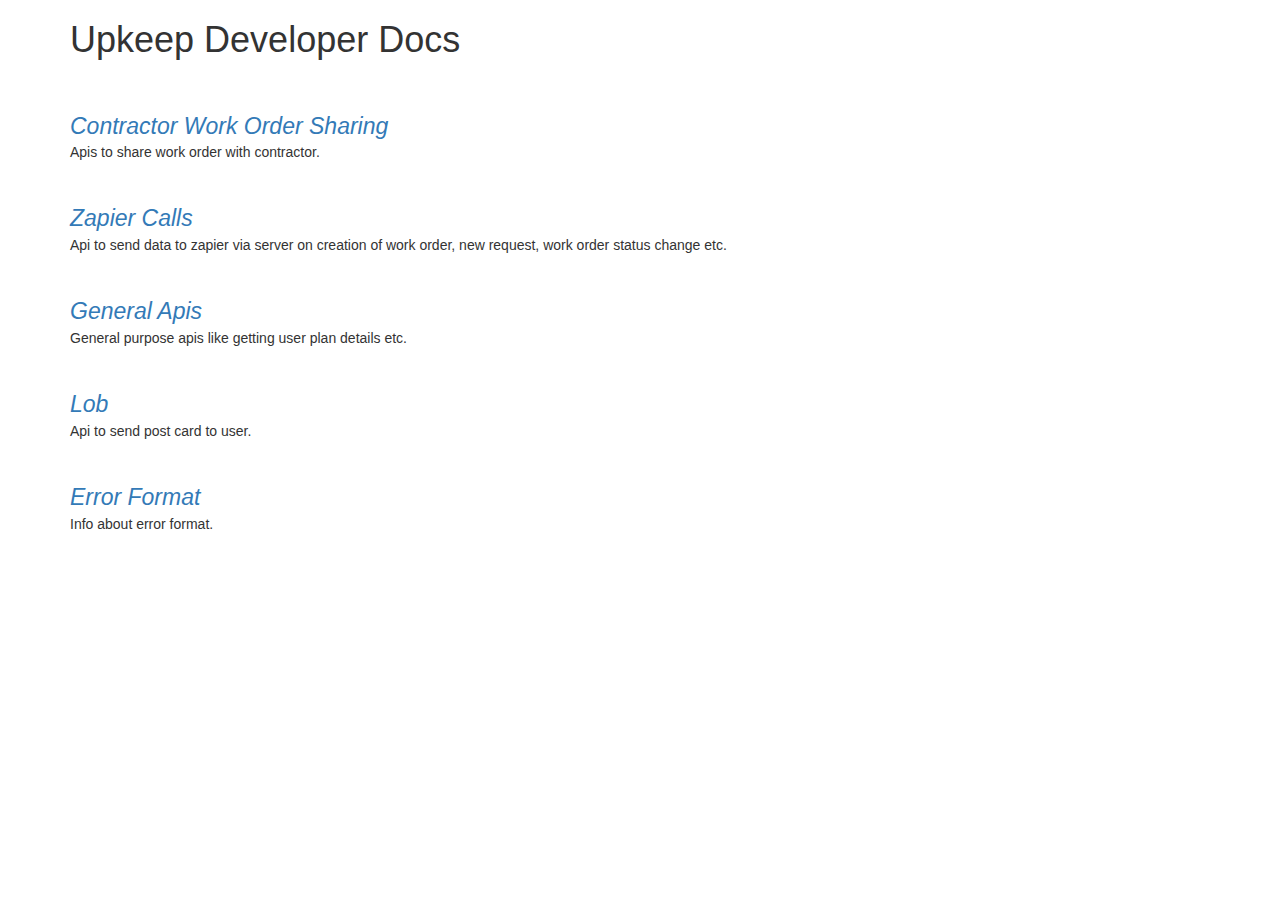
==== commit 50e26577: "lob documentation" ====
--- a/index.html
+++ b/index.html
@@ -57,6 +57,12 @@
                     </div>
                 </div>
                 <div class="idx">
+                    <div class="idx-head"><a href="lob.html"><i>Lob</i></a><br></div>
+                    <div class="idx-body">
+                        <p>Api to send post card to user.</p>
+                    </div>
+                </div>
+                <div class="idx">
                     <div class="idx-head"><a href="err-format.html"><i>Error Format</i></a><br></div>
                     <div class="idx-body">
                         <p>Info about error format.</p>
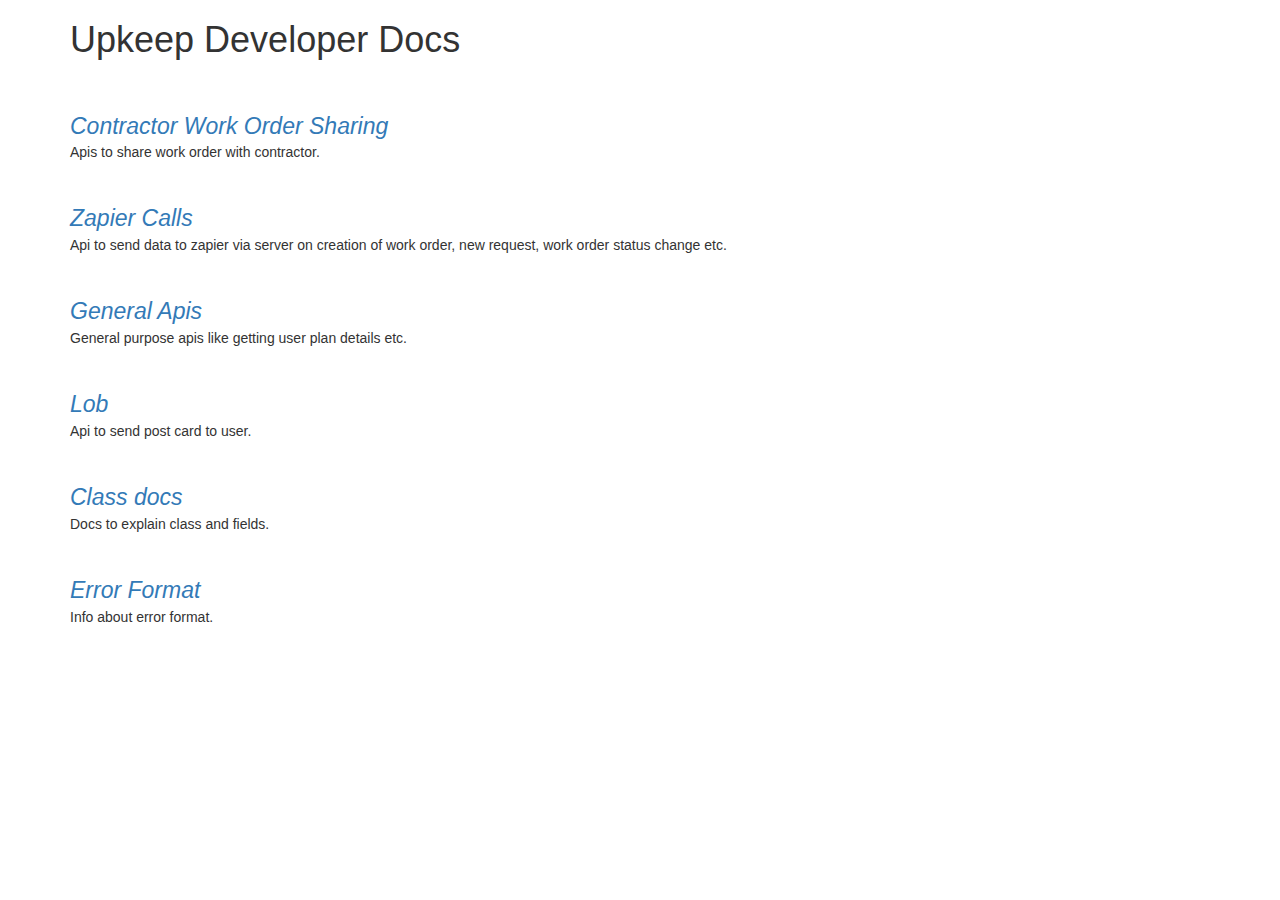
==== commit 301f0d9b: "class sample doc" ====
--- a/index.html
+++ b/index.html
@@ -63,6 +63,12 @@
                     </div>
                 </div>
                 <div class="idx">
+                    <div class="idx-head"><a href="classes.html"><i>Class docs</i></a><br></div>
+                    <div class="idx-body">
+                        <p>Docs to explain class and fields.</p>
+                    </div>
+                </div>
+                <div class="idx">
                     <div class="idx-head"><a href="err-format.html"><i>Error Format</i></a><br></div>
                     <div class="idx-body">
                         <p>Info about error format.</p>
